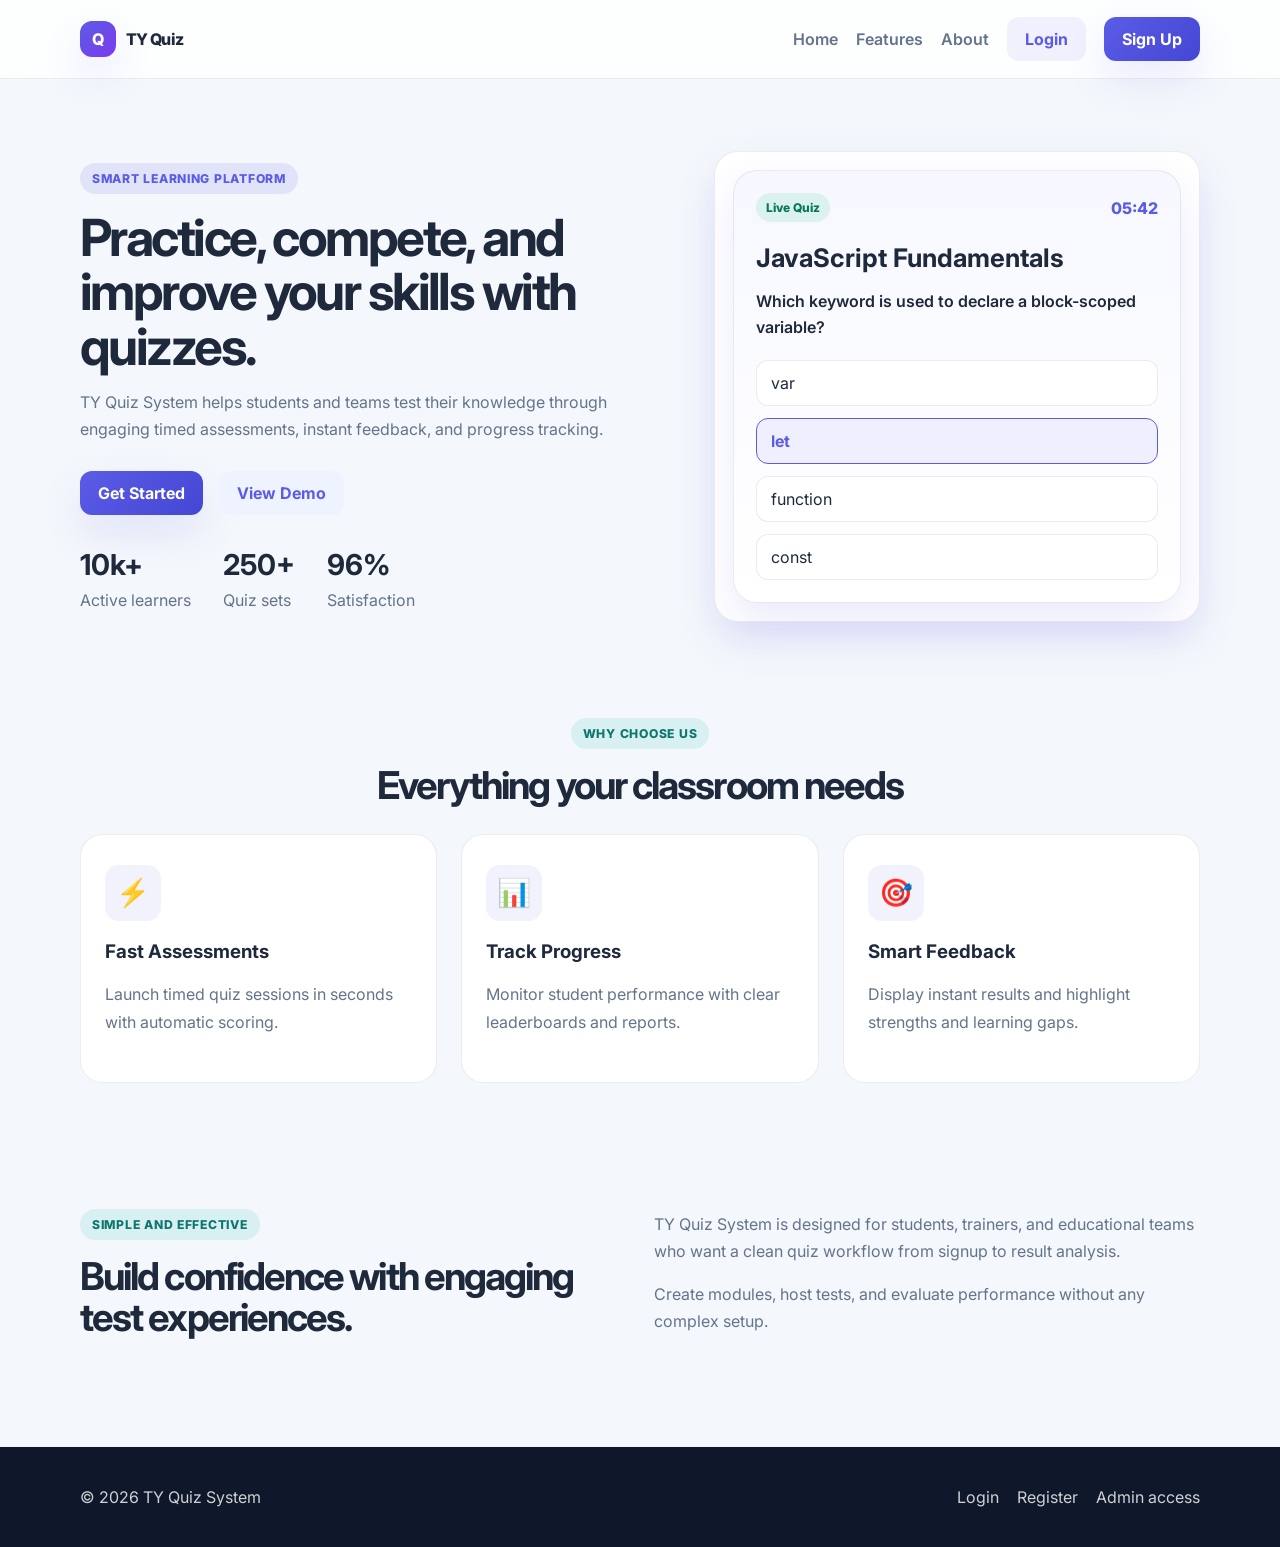
==== index.html @ 423ab9bf "changes added" ====
<!DOCTYPE html>
<html lang="en">
  <head>
    <meta charset="UTF-8" />
    <meta name="viewport" content="width=device-width, initial-scale=1.0" />
    <title>TY Quiz System</title>
    <link rel="preconnect" href="https://fonts.googleapis.com" />
    <link rel="preconnect" href="https://fonts.gstatic.com" crossorigin />
    <link href="https://fonts.googleapis.com/css2?family=Inter:wght@400;500;600;700;800&display=swap" rel="stylesheet" />
    <link rel="stylesheet" href="assets/styles.css" />
  </head>
  <body class="landing-page">
    <header class="site-header">
      <div class="container nav-wrap">
        <div class="logo">
          <span class="logo-mark">Q</span>
          <span>TY Quiz</span>
        </div>
        <nav class="main-nav">
          <a href="index.html">Home</a>
          <a href="#features">Features</a>
          <a href="#about">About</a>
          <a href="login.html" class="btn btn-ghost">Login</a>
          <a href="register.html" class="btn btn-primary">Sign Up</a>
        </nav>
      </div>
    </header>

    <main>
      <section class="hero">
        <div class="container hero-grid">
          <div class="hero-copy">
            <span class="eyebrow">Smart learning platform</span>
            <h1>Practice, compete, and improve your skills with quizzes.</h1>
            <p>
              TY Quiz System helps students and teams test their knowledge through
              engaging timed assessments, instant feedback, and progress tracking.
            </p>
            <div class="hero-actions">
              <a href="register.html" class="btn btn-primary">Get Started</a>
              <a href="dashboard.html" class="btn btn-secondary">View Demo</a>
            </div>
            <ul class="hero-stats">
              <li><strong>10k+</strong><span>Active learners</span></li>
              <li><strong>250+</strong><span>Quiz sets</span></li>
              <li><strong>96%</strong><span>Satisfaction</span></li>
            </ul>
          </div>
          <div class="hero-card">
            <div class="quiz-preview">
              <div class="preview-top">
                <span class="badge">Live Quiz</span>
                <span class="timer">05:42</span>
              </div>
              <h3>JavaScript Fundamentals</h3>
              <div class="question-box">
                <p>Which keyword is used to declare a block-scoped variable?</p>
                <div class="options">
                  <button>var</button>
                  <button class="selected">let</button>
                  <button>function</button>
                  <button>const</button>
                </div>
              </div>
            </div>
          </div>
        </div>
      </section>

      <section id="features" class="features section-pad">
        <div class="container">
          <div class="section-heading">
            <span class="eyebrow alt">Why choose us</span>
            <h2>Everything your classroom needs</h2>
          </div>
          <div class="feature-grid">
            <article class="feature-card">
              <div class="icon">⚡</div>
              <h3>Fast Assessments</h3>
              <p>Launch timed quiz sessions in seconds with automatic scoring.</p>
            </article>
            <article class="feature-card">
              <div class="icon">📊</div>
              <h3>Track Progress</h3>
              <p>Monitor student performance with clear leaderboards and reports.</p>
            </article>
            <article class="feature-card">
              <div class="icon">🎯</div>
              <h3>Smart Feedback</h3>
              <p>Display instant results and highlight strengths and learning gaps.</p>
            </article>
          </div>
        </div>
      </section>

      <section id="about" class="about section-pad">
        <div class="container about-grid">
          <div>
            <span class="eyebrow alt">Simple and effective</span>
            <h2>Build confidence with engaging test experiences.</h2>
          </div>
          <div class="about-text">
            <p>
              TY Quiz System is designed for students, trainers, and educational teams who
              want a clean quiz workflow from signup to result analysis.
            </p>
            <p>
              Create modules, host tests, and evaluate performance without any complex setup.
            </p>
          </div>
        </div>
      </section>
    </main>

    <footer class="site-footer">
      <div class="container footer-wrap">
        <p>© 2026 TY Quiz System</p>
        <div class="footer-links">
          <a href="login.html">Login</a>
          <a href="register.html">Register</a>
          <a href="admin-dashboard.html">Admin access</a>
        </div>
      </div>
    </footer>
  </body>
</html>
---- assets/styles.css ----
:root {
  --bg: #f4f7fb;
  --surface: #ffffff;
  --surface-soft: #eef3ff;
  --primary: #5b5ce6;
  --primary-dark: #4447d4;
  --secondary: #0f172a;
  --accent: #14b8a6;
  --text: #1e293b;
  --muted: #64748b;
  --border: rgba(15, 23, 42, 0.08);
  --shadow: 0 18px 40px rgba(91, 92, 230, 0.12);
  --danger: #ef4444;
  --warning: #f59e0b;
  --success: #10b981;
}

* {
  box-sizing: border-box;
}

html {
  scroll-behavior: smooth;
}

body {
  margin: 0;
  font-family: "Inter", sans-serif;
  background: var(--bg);
  color: var(--text);
}

a {
  color: inherit;
  text-decoration: none;
}

button, input {
  font: inherit;
}

.container {
  width: min(1120px, calc(100% - 32px));
  margin: 0 auto;
}

.site-header, .topbar {
  position: sticky;
  top: 0;
  z-index: 20;
  backdrop-filter: blur(12px);
  background: rgba(255, 255, 255, 0.8);
  border-bottom: 1px solid var(--border);
}

.nav-wrap {
  display: flex;
  align-items: center;
  justify-content: space-between;
  min-height: 78px;
}

.logo {
  display: inline-flex;
  align-items: center;
  gap: 10px;
  font-weight: 800;
  letter-spacing: -0.04em;
}

.logo-mark {
  width: 36px;
  height: 36px;
  display: grid;
  place-items: center;
  border-radius: 12px;
  background: linear-gradient(135deg, var(--primary), #7c3aed);
  color: white;
  box-shadow: var(--shadow);
}

.main-nav {
  display: flex;
  align-items: center;
  gap: 18px;
  color: var(--muted);
  font-weight: 600;
}

.main-nav a.active {
  color: var(--primary);
}

.btn {
  border: none;
  border-radius: 12px;
  padding: 12px 18px;
  font-weight: 700;
  cursor: pointer;
  transition: 0.2s ease;
  display: inline-flex;
  align-items: center;
  justify-content: center;
}

.btn:hover {
  transform: translateY(-1px);
}

.btn-primary {
  background: linear-gradient(135deg, var(--primary), var(--primary-dark));
  color: white;
  box-shadow: var(--shadow);
}

.btn-secondary {
  background: var(--surface-soft);
  color: var(--primary);
}

.btn-ghost {
  background: rgba(91, 92, 230, 0.08);
  color: var(--primary);
}

.btn-block {
  width: 100%;
}

.hero {
  padding: 72px 0 40px;
}

.hero-grid {
  display: grid;
  grid-template-columns: 1.1fr 0.9fr;
  align-items: center;
  gap: 40px;
}

.eyebrow {
  display: inline-block;
  margin-bottom: 16px;
  color: var(--primary);
  background: rgba(91, 92, 230, 0.12);
  padding: 8px 12px;
  border-radius: 999px;
  font-size: 0.76rem;
  font-weight: 800;
  text-transform: uppercase;
  letter-spacing: 0.06em;
}

.eyebrow.alt {
  background: rgba(20, 184, 166, 0.12);
  color: #0f766e;
}

.hero-copy h1,
.section-heading h2,
.about-grid h2,
.dashboard-hero h1,
.quiz-header h1,
.result-card h1 {
  margin: 0;
  letter-spacing: -0.05em;
  line-height: 1.06;
}

.hero-copy h1 {
  font-size: clamp(2.6rem, 4vw, 4.4rem);
  max-width: 560px;
}

.hero-copy p,
.about-text p,
.feature-card p,
.auth-header p {
  color: var(--muted);
  line-height: 1.7;
}

.hero-actions {
  display: flex;
  gap: 16px;
  margin: 28px 0 32px;
}

.hero-stats {
  list-style: none;
  display: flex;
  gap: 32px;
  padding: 0;
  margin: 0;
  flex-wrap: wrap;
}

.hero-stats li {
  display: flex;
  flex-direction: column;
  gap: 8px;
}

.hero-stats strong {
  font-size: 1.8rem;
}

.hero-stats span {
  color: var(--muted);
}

.hero-card,
.quiz-preview,
.panel,
.stat-card,
.result-card,
.auth-card {
  background: var(--surface);
  border: 1px solid var(--border);
  border-radius: 24px;
  box-shadow: var(--shadow);
}

.hero-card {
  padding: 18px;
}

.quiz-preview {
  padding: 22px;
  background: linear-gradient(180deg, #f7f8ff 0%, #ffffff 100%);
}

.preview-top,
.panel-header,
.quiz-header,
.result-actions,
.form-row.between,
.dashboard-hero {
  display: flex;
  align-items: center;
  justify-content: space-between;
  gap: 12px;
}

.badge {
  display: inline-flex;
  background: rgba(16, 185, 129, 0.12);
  color: #047857;
  border-radius: 999px;
  padding: 7px 10px;
  font-size: 0.75rem;
  font-weight: 800;
}

.timer {
  font-weight: 800;
  color: var(--primary);
}

.quiz-preview h3 {
  margin: 20px 0 16px;
  font-size: 1.6rem;
}

.question-box p {
  margin-bottom: 20px;
  font-weight: 600;
  line-height: 1.6;
}

.options {
  display: grid;
  gap: 12px;
}

.options button {
  text-align: left;
  padding: 12px 14px;
  border: 1px solid var(--border);
  border-radius: 12px;
  background: white;
  color: var(--text);
  cursor: pointer;
}

.options button.selected {
  border-color: var(--primary);
  background: rgba(91, 92, 230, 0.08);
  color: var(--primary);
  font-weight: 700;
}

.section-pad {
  padding: 56px 0;
}

.section-heading {
  text-align: center;
  margin-bottom: 28px;
}

.section-heading h2,
.about-grid h2 {
  font-size: clamp(2rem, 3vw, 3rem);
}

.feature-grid,
.stats-grid,
.content-grid {
  display: grid;
  gap: 24px;
}

.feature-grid {
  grid-template-columns: repeat(3, minmax(0, 1fr));
}

.feature-card {
  padding: 30px 24px;
  background: var(--surface);
  border: 1px solid var(--border);
  border-radius: 22px;
}

.icon {
  width: 56px;
  height: 56px;
  display: grid;
  place-items: center;
  background: rgba(91, 92, 230, 0.08);
  border-radius: 14px;
  font-size: 1.7rem;
  margin-bottom: 18px;
}

.about-grid {
  display: grid;
  grid-template-columns: 1fr 1fr;
  gap: 28px;
  align-items: center;
}

.site-footer {
  background: #0f172a;
  color: rgba(255, 255, 255, 0.8);
  padding: 24px 0;
  margin-top: 40px;
}

.footer-wrap {
  display: flex;
  justify-content: space-between;
  align-items: center;
}

.footer-links {
  display: flex;
  gap: 18px;
}

.auth-page {
  min-height: 100vh;
  display: grid;
  place-items: center;
  background: linear-gradient(135deg, #eef2ff, #f8fafc 35%, #ecfeff);
}

.auth-shell {
  width: min(440px, calc(100% - 32px));
}

.auth-card {
  padding: 36px 28px;
}

.auth-header {
  margin-bottom: 24px;
}

.auth-header h2 {
  margin: 20px 0 6px;
  font-size: 2rem;
}

.auth-form {
  display: grid;
  gap: 18px;
}

.auth-form label {
  display: grid;
  gap: 8px;
  color: var(--text);
  font-weight: 600;
}

.auth-form input {
  width: 100%;
  border: 1px solid var(--border);
  border-radius: 12px;
  padding: 12px 14px;
  background: white;
  outline: none;
}

.auth-form input:focus {
  border-color: var(--primary);
  box-shadow: 0 0 0 4px rgba(91, 92, 230, 0.12);
}

.checkbox-inline {
  display: inline-flex !important;
  flex-direction: row !important;
  align-items: center;
  gap: 8px;
  font-weight: 500 !important;
  color: var(--muted) !important;
}

.checkbox-inline input {
  width: auto;
}

.form-row.between a,
.auth-switch a,
.panel-header a {
  color: var(--primary);
  font-weight: 700;
}

.auth-switch {
  text-align: center;
  color: var(--muted);
  margin-top: 18px;
}

.dashboard-page,
.quiz-page,
.result-page {
  min-height: 100vh;
}

.dashboard-content {
  padding: 40px 0 50px;
}

.dashboard-hero {
  margin-bottom: 24px;
}

.stats-grid {
  grid-template-columns: repeat(3, minmax(0, 1fr));
  margin-bottom: 28px;
}

.stat-card {
  padding: 22px 20px;
}

.stat-card span,
.result-details span {
  display: block;
  color: var(--muted);
  font-size: 0.92rem;
}

.stat-card strong {
  display: block;
  font-size: 2rem;
  margin: 10px 0 6px;
}

.stat-card small {
  color: var(--success);
  font-weight: 600;
}

.content-grid {
  grid-template-columns: 1.4fr 1fr;
}

.panel {
  padding: 24px 20px;
}

.panel-header {
  margin-bottom: 18px;
}

.item-list,
.result-list {
  list-style: none;
  margin: 0;
  padding: 0;
  display: grid;
  gap: 18px;
}

.item-list li,
.result-list li {
  display: flex;
  justify-content: space-between;
  align-items: center;
  gap: 16px;
  padding: 12px 0;
  border-bottom: 1px solid var(--border);
}

.item-list li:last-child,
.result-list li:last-child {
  border-bottom: none;
}

.item-list strong,
.result-list strong {
  display: block;
  margin-bottom: 4px;
}

.item-list small {
  color: var(--muted);
}

.pill {
  border-radius: 999px;
  padding: 7px 10px;
  font-size: 0.78rem;
  font-weight: 800;
}

.pill.success {
  background: rgba(16, 185, 129, 0.12);
  color: #047857;
}

.pill.warning {
  background: rgba(245, 158, 11, 0.14);
  color: #b45309;
}

.pill.neutral {
  background: rgba(148, 163, 184, 0.12);
  color: #475569;
}

.quiz-wrapper,
.result-wrapper {
  padding: 40px 0 60px;
}

.quiz-panel,
.result-card {
  max-width: 860px;
  margin: 0 auto;
  background: var(--surface);
  border: 1px solid var(--border);
  border-radius: 26px;
  padding: 28px;
  box-shadow: var(--shadow);
}

.quiz-header {
  margin-bottom: 24px;
}

.timer-box {
  background: rgba(91, 92, 230, 0.08);
  color: var(--primary);
  border-radius: 18px;
  padding: 12px 16px;
  font-weight: 700;
  min-width: 120px;
  text-align: center;
}

.timer-box span {
  display: block;
  font-size: 0.75rem;
  opacity: 0.8;
}

.question-block {
  display: grid;
  gap: 20px;
}

.question-box-card {
  padding: 24px;
  border: 1px solid var(--border);
  border-radius: 18px;
  background: #fbfcff;
}

.question-box-card h3 {
  margin: 0 0 20px;
  font-size: 1.2rem;
}

.question-options {
  display: grid;
  gap: 12px;
}

.option-item {
  display: flex;
  align-items: center;
  gap: 12px;
  padding: 14px 16px;
  border: 1px solid var(--border);
  border-radius: 12px;
  background: white;
  cursor: pointer;
  transition: 0.15s ease;
}

.option-item:hover {
  border-color: rgba(91, 92, 230, 0.4);
}

.option-item.selected {
  border-color: var(--primary);
  background: rgba(91, 92, 230, 0.08);
}

.option-item input {
  accent-color: var(--primary);
}

.quiz-actions {
  display: flex;
  justify-content: space-between;
  margin-top: 24px;
}

.result-card {
  text-align: center;
  max-width: 620px;
  padding: 36px 24px;
}

.score-ring {
  width: 180px;
  height: 180px;
  margin: 28px auto;
  border-radius: 50%;
  background: conic-gradient(var(--primary) 0 92%, #e2e8f0 92% 100%);
  display: grid;
  place-items: center;
}

.score-inner {
  width: 128px;
  height: 128px;
  border-radius: 50%;
  background: white;
  display: grid;
  place-items: center;
  text-align: center;
}

.score-inner strong {
  display: block;
  font-size: 2.2rem;
}

.score-inner span {
  color: var(--muted);
}

.result-details {
  display: grid;
  grid-template-columns: repeat(3, minmax(0, 1fr));
  gap: 16px;
  margin: 28px 0;
}

.result-details div {
  padding: 18px 14px;
  border-radius: 16px;
  background: #f8fafc;
  border: 1px solid var(--border);
}

.result-actions {
  display: flex;
  justify-content: center;
  gap: 16px;
  flex-wrap: wrap;
}

.admin-content {
  padding-top: 36px;
}

.admin-heading {
  margin-bottom: 26px;
}

.admin-heading h1 {
  margin: 0;
  letter-spacing: -0.05em;
  line-height: 1.1;
}

.admin-heading p {
  color: var(--muted);
  margin: 9px 0 0;
}

.admin-stats {
  grid-template-columns: repeat(4, minmax(0, 1fr));
}

.admin-stat-top,
.admin-toolbar,
.admin-toolbar-actions,
.table-person,
.admin-actions {
  display: flex;
  align-items: center;
}

.admin-stat-top {
  justify-content: space-between;
  gap: 12px;
}

.admin-stat-icon {
  width: 38px;
  height: 38px;
  display: grid;
  place-items: center;
  border-radius: 12px;
  color: var(--primary);
  background: rgba(91, 92, 230, 0.1);
  font-weight: 800;
}

.admin-stat-change {
  color: var(--success);
  font-size: 0.82rem;
  font-weight: 700;
}

.admin-grid {
  grid-template-columns: 1.4fr 1fr;
  margin-bottom: 24px;
}

.admin-toolbar {
  justify-content: space-between;
  gap: 16px;
  flex-wrap: wrap;
  margin-bottom: 18px;
}

.admin-toolbar-actions {
  gap: 10px;
  flex-wrap: wrap;
}

.admin-control {
  min-height: 42px;
  border: 1px solid var(--border);
  border-radius: 11px;
  padding: 9px 12px;
  color: var(--text);
  background: #fff;
  outline: none;
}

.admin-control:focus {
  border-color: var(--primary);
  box-shadow: 0 0 0 3px rgba(91, 92, 230, 0.1);
}

.admin-search {
  width: min(260px, 100%);
}

.table-scroll {
  width: 100%;
  overflow-x: auto;
}

.admin-table {
  width: 100%;
  border-collapse: collapse;
  text-align: left;
  white-space: nowrap;
}

.admin-table th {
  color: var(--muted);
  font-size: 0.76rem;
  font-weight: 700;
  letter-spacing: 0.04em;
  text-transform: uppercase;
}

.admin-table th,
.admin-table td {
  padding: 14px 12px;
  border-bottom: 1px solid var(--border);
}

.admin-table th:first-child,
.admin-table td:first-child {
  padding-left: 0;
}

.admin-table tbody tr:last-child td {
  border-bottom: 0;
}

.admin-table td {
  font-size: 0.9rem;
}

.table-person {
  gap: 10px;
}

.avatar {
  width: 34px;
  height: 34px;
  flex: 0 0 34px;
  display: grid;
  place-items: center;
  border-radius: 50%;
  color: var(--primary);
  background: rgba(91, 92, 230, 0.1);
  font-size: 0.75rem;
  font-weight: 800;
}

.table-person small,
.table-muted {
  display: block;
  margin-top: 4px;
  color: var(--muted);
  font-size: 0.8rem;
}

.admin-actions {
  gap: 8px;
}

.text-button {
  border: 0;
  padding: 5px;
  color: var(--primary);
  background: transparent;
  font-weight: 700;
  cursor: pointer;
}

.text-button.danger {
  color: var(--danger);
}

.admin-empty {
  display: none;
  padding: 22px 0;
  color: var(--muted);
  text-align: center;
}

.admin-empty.visible {
  display: block;
}

.mini-bars {
  height: 170px;
  display: flex;
  align-items: flex-end;
  gap: 14px;
  padding: 18px 8px 0;
}

.mini-bar-group {
  flex: 1;
  display: grid;
  justify-items: center;
  gap: 8px;
  height: 100%;
}

.mini-bar {
  width: min(34px, 80%);
  min-height: 12px;
  align-self: end;
  border-radius: 8px 8px 3px 3px;
  background: linear-gradient(180deg, #818cf8, var(--primary));
}

.mini-bar-group small {
  color: var(--muted);
  font-size: 0.72rem;
}

.admin-dialog {
  width: min(480px, calc(100% - 32px));
  border: 1px solid var(--border);
  border-radius: 20px;
  padding: 26px;
  color: var(--text);
  box-shadow: 0 24px 80px rgba(15, 23, 42, 0.24);
}

.admin-dialog::backdrop {
  background: rgba(15, 23, 42, 0.48);
}

.admin-dialog h2 {
  margin: 0 0 6px;
}

.admin-dialog > p {
  color: var(--muted);
  margin: 0 0 20px;
}

.admin-form {
  display: grid;
  gap: 15px;
}

.admin-form label {
  display: grid;
  gap: 7px;
  font-size: 0.9rem;
  font-weight: 600;
}

.admin-form-actions {
  display: flex;
  justify-content: flex-end;
  gap: 10px;
  margin-top: 5px;
}

@media (max-width: 860px) {
  .hero-grid,
  .about-grid,
  .feature-grid,
  .stats-grid,
  .content-grid,
  .admin-grid {
    grid-template-columns: 1fr;
  }

  .admin-stats {
    grid-template-columns: repeat(2, minmax(0, 1fr));
  }

  .main-nav {
    gap: 10px;
    font-size: 0.9rem;
  }

  .hero-copy h1 {
    max-width: 100%;
  }
}

@media (max-width: 640px) {
  .nav-wrap,
  .preview-top,
  .dashboard-hero,
  .quiz-header,
  .quiz-actions,
  .result-actions,
  .footer-wrap {
    flex-direction: column;
    align-items: flex-start;
  }

  .main-nav {
    flex-wrap: wrap;
  }

  .hero {
    padding-top: 48px;
  }

  .auth-card,
  .quiz-panel,
  .result-card {
    padding: 22px 18px;
  }

  .result-details {
    grid-template-columns: 1fr;
  }

  .admin-stats {
    grid-template-columns: 1fr;
  }

  .admin-toolbar,
  .admin-toolbar-actions {
    align-items: stretch;
    width: 100%;
  }

  .admin-toolbar-actions {
    flex-direction: column;
  }

  .admin-search {
    width: 100%;
  }

  .admin-heading .btn {
    width: 100%;
  }

  .admin-dialog {
    padding: 22px 18px;
  }
}
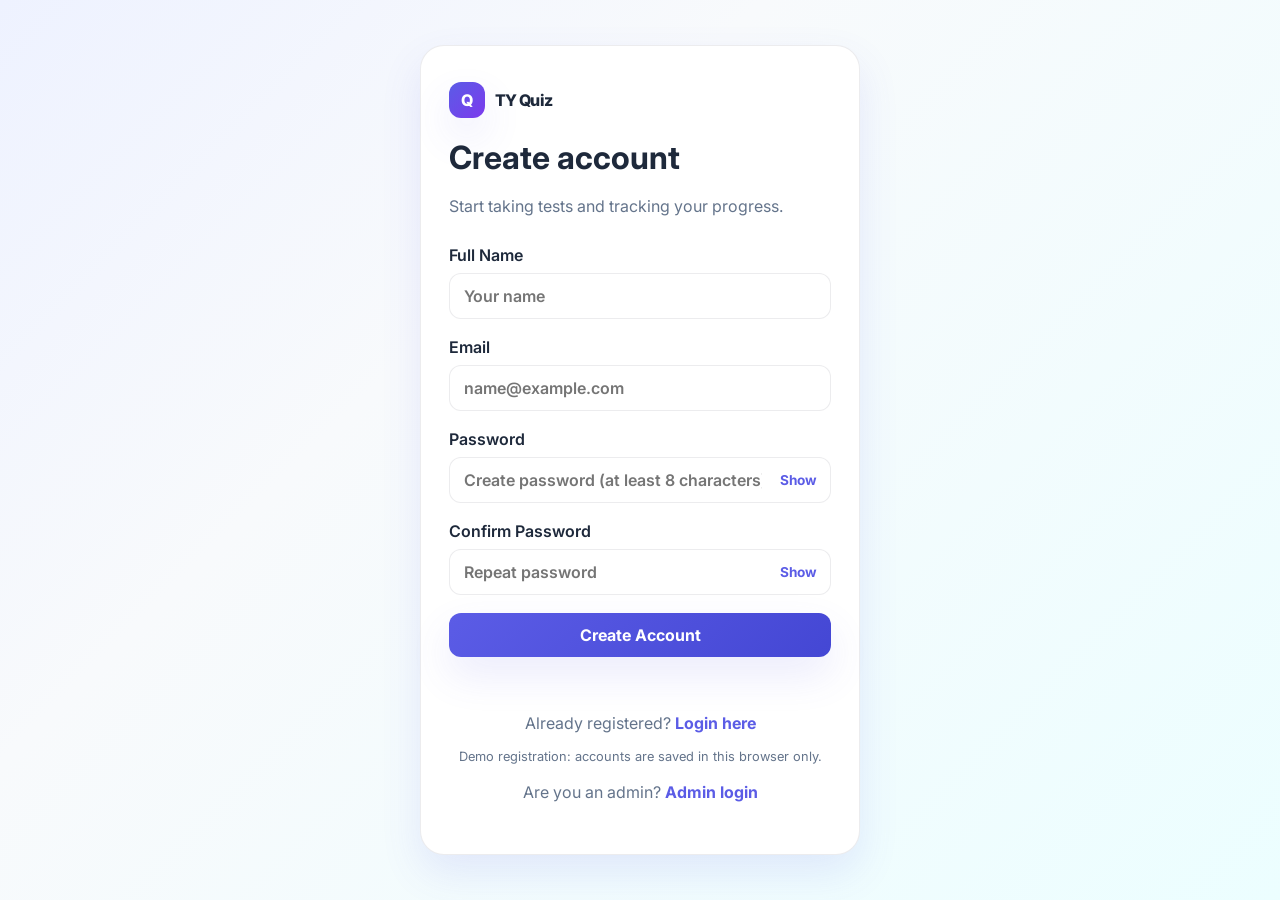
==== commit dcdac4a6: "changes added" ====
--- a/index.html
+++ b/index.html
@@ -9,7 +9,7 @@
     <link href="https://fonts.googleapis.com/css2?family=Inter:wght@400;500;600;700;800&display=swap" rel="stylesheet" />
     <link rel="stylesheet" href="assets/styles.css" />
   </head>
-  <body class="landing-page">
+  <body class="landing-page" data-auth-entry>
     <header class="site-header">
       <div class="container nav-wrap">
         <div class="logo">
@@ -118,9 +118,10 @@
         <div class="footer-links">
           <a href="login.html">Login</a>
           <a href="register.html">Register</a>
-          <a href="admin-dashboard.html">Admin access</a>
+          <a href="assets/admin/admin-login.html">Admin access</a>
         </div>
       </div>
     </footer>
+    <script src="assets/script.js"></script>
   </body>
 </html>
--- a/assets/styles.css
+++ b/assets/styles.css
@@ -408,6 +408,36 @@
   box-shadow: 0 0 0 4px rgba(91, 92, 230, 0.12);
 }
 
+.password-field {
+  position: relative;
+  display: flex;
+  align-items: center;
+  width: 100%;
+}
+
+.password-field input {
+  padding-right: 68px;
+}
+
+.password-toggle {
+  position: absolute;
+  right: 10px;
+  padding: 4px;
+  border: 0;
+  background: transparent;
+  color: var(--primary);
+  font: inherit;
+  font-size: 0.85rem;
+  font-weight: 700;
+  cursor: pointer;
+}
+
+.password-toggle:focus-visible {
+  outline: 2px solid var(--primary);
+  outline-offset: 2px;
+  border-radius: 4px;
+}
+
 .checkbox-inline {
   display: inline-flex !important;
   flex-direction: row !important;
@@ -432,6 +462,24 @@
   text-align: center;
   color: var(--muted);
   margin-top: 18px;
+}
+
+.auth-message {
+  min-height: 1.5em;
+  margin: 14px 0 0;
+  color: var(--danger);
+  text-align: center;
+}
+
+.auth-message[data-error="false"] {
+  color: var(--success);
+}
+
+.auth-note {
+  margin: 12px 0 0;
+  color: var(--muted);
+  font-size: 0.8rem;
+  text-align: center;
 }
 
 .dashboard-page,
